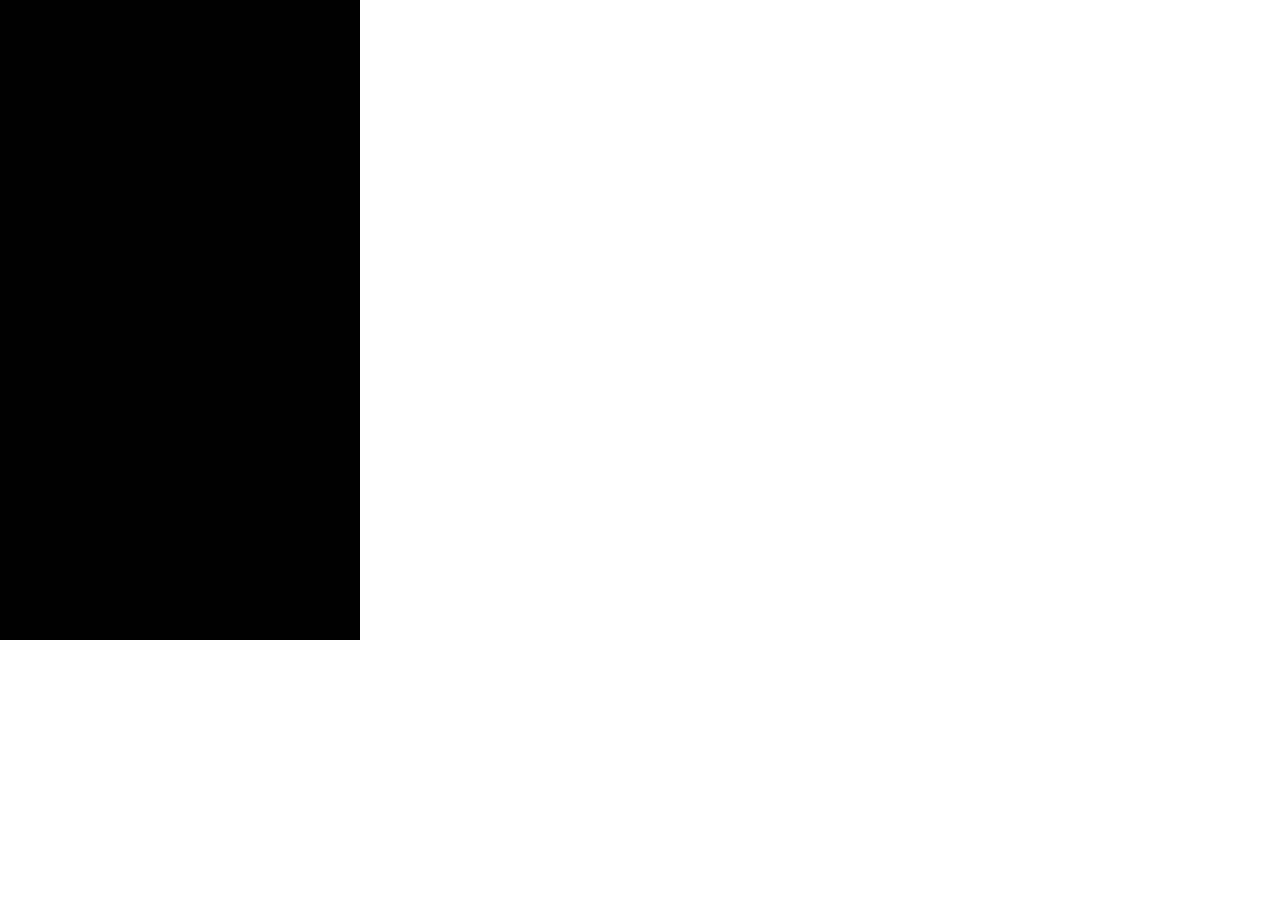
==== game/index.html @ 7a5dfd7c "added game directory" ====
<!DOCTYPE html>
 
<html>
 
  <head>
 
    <meta charset="utf-8" />
    <title>Cannon Climb!</title>
    <meta name="viewport" content="width=device-width, initial-scale=1.0">
    <meta name="mobile-web-app-capable" content="yes">
    <meta name="apple-mobile-web-app-capable" content="yes">
    <script type="text/javascript" src="js/gamecontroller.js"></script>
    <script type="text/javascript" src="js/phaser.js"></script>
    <script type="text/javascript" src="js/Boot.js"></script>
    <script type="text/javascript" src="js/Preload.js"></script>
    <script type="text/javascript" src="js/MainMenu.js"></script>
    <script type="text/javascript" src="js/Game.js"></script>
    <style>
      body {
        padding: 0px;
        margin: 0px;
      }
    </style>

  </head>
 
  <body> 
 
    <script src="js/main.js"></script>
 
  </body>
 
</html>
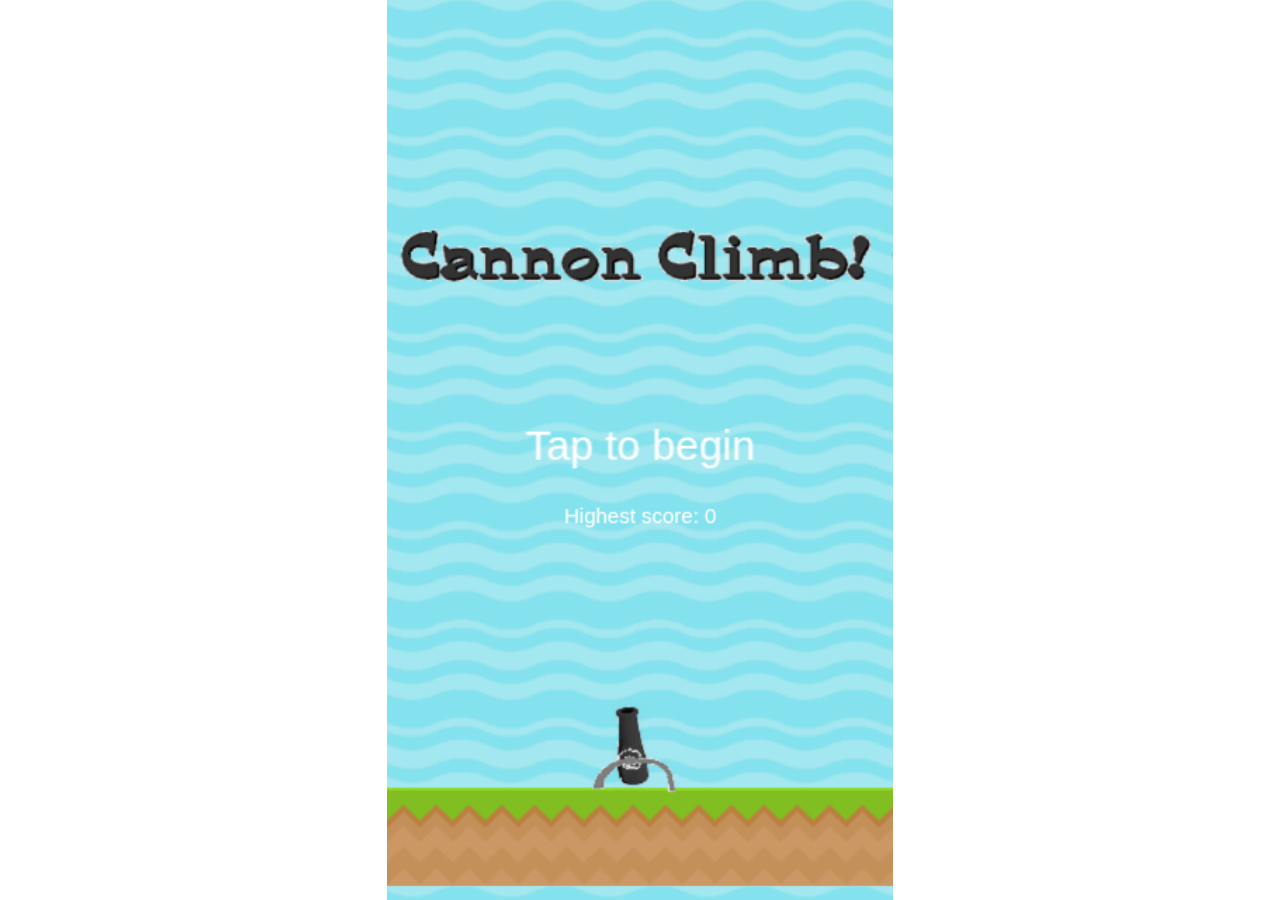
==== commit 3e23a5b4: "file name changes" ====
--- a/game/index.html
+++ b/game/index.html
@@ -11,10 +11,10 @@
     <meta name="apple-mobile-web-app-capable" content="yes">
     <script type="text/javascript" src="js/gamecontroller.js"></script>
     <script type="text/javascript" src="js/phaser.js"></script>
-    <script type="text/javascript" src="js/Boot.js"></script>
-    <script type="text/javascript" src="js/Preload.js"></script>
+    <script type="text/javascript" src="js/boot.js"></script>
+    <script type="text/javascript" src="js/preload.js"></script>
     <script type="text/javascript" src="js/MainMenu.js"></script>
-    <script type="text/javascript" src="js/Game.js"></script>
+    <script type="text/javascript" src="js/game.js"></script>
     <style>
       body {
         padding: 0px;
